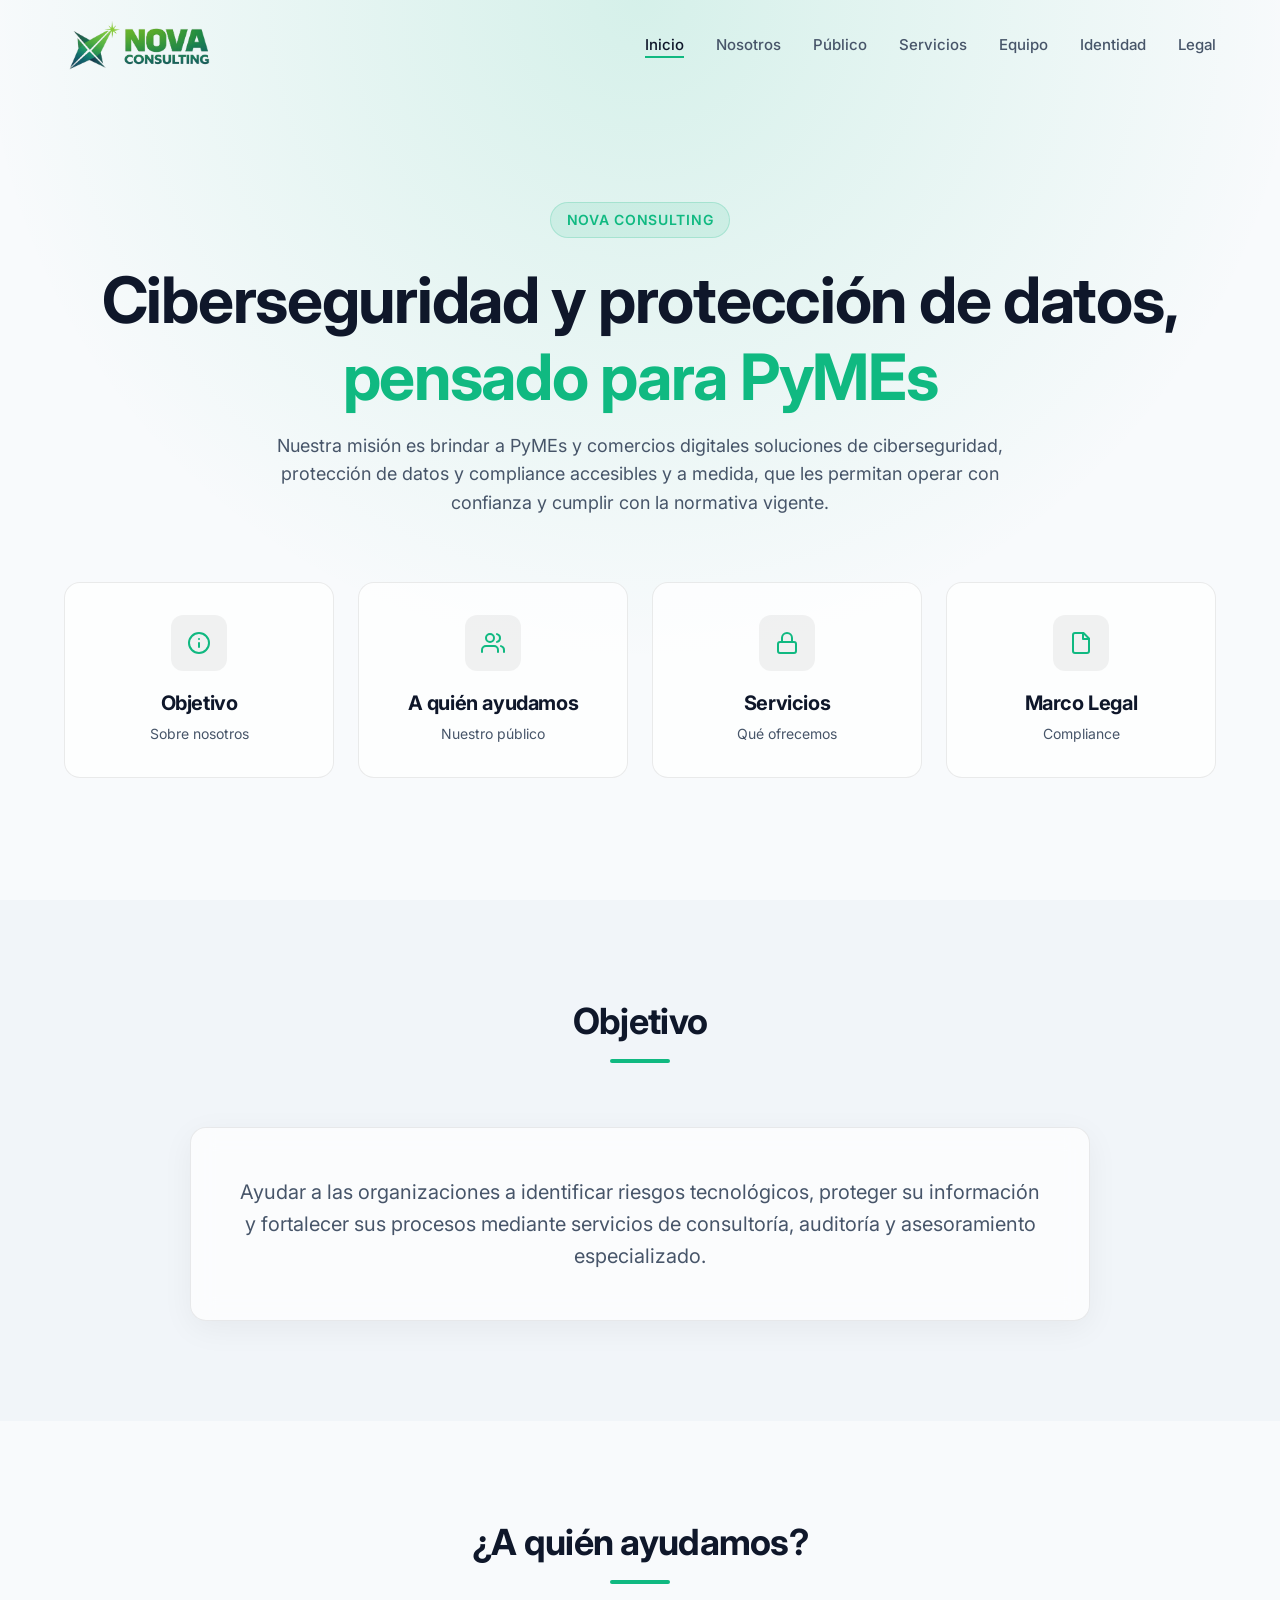
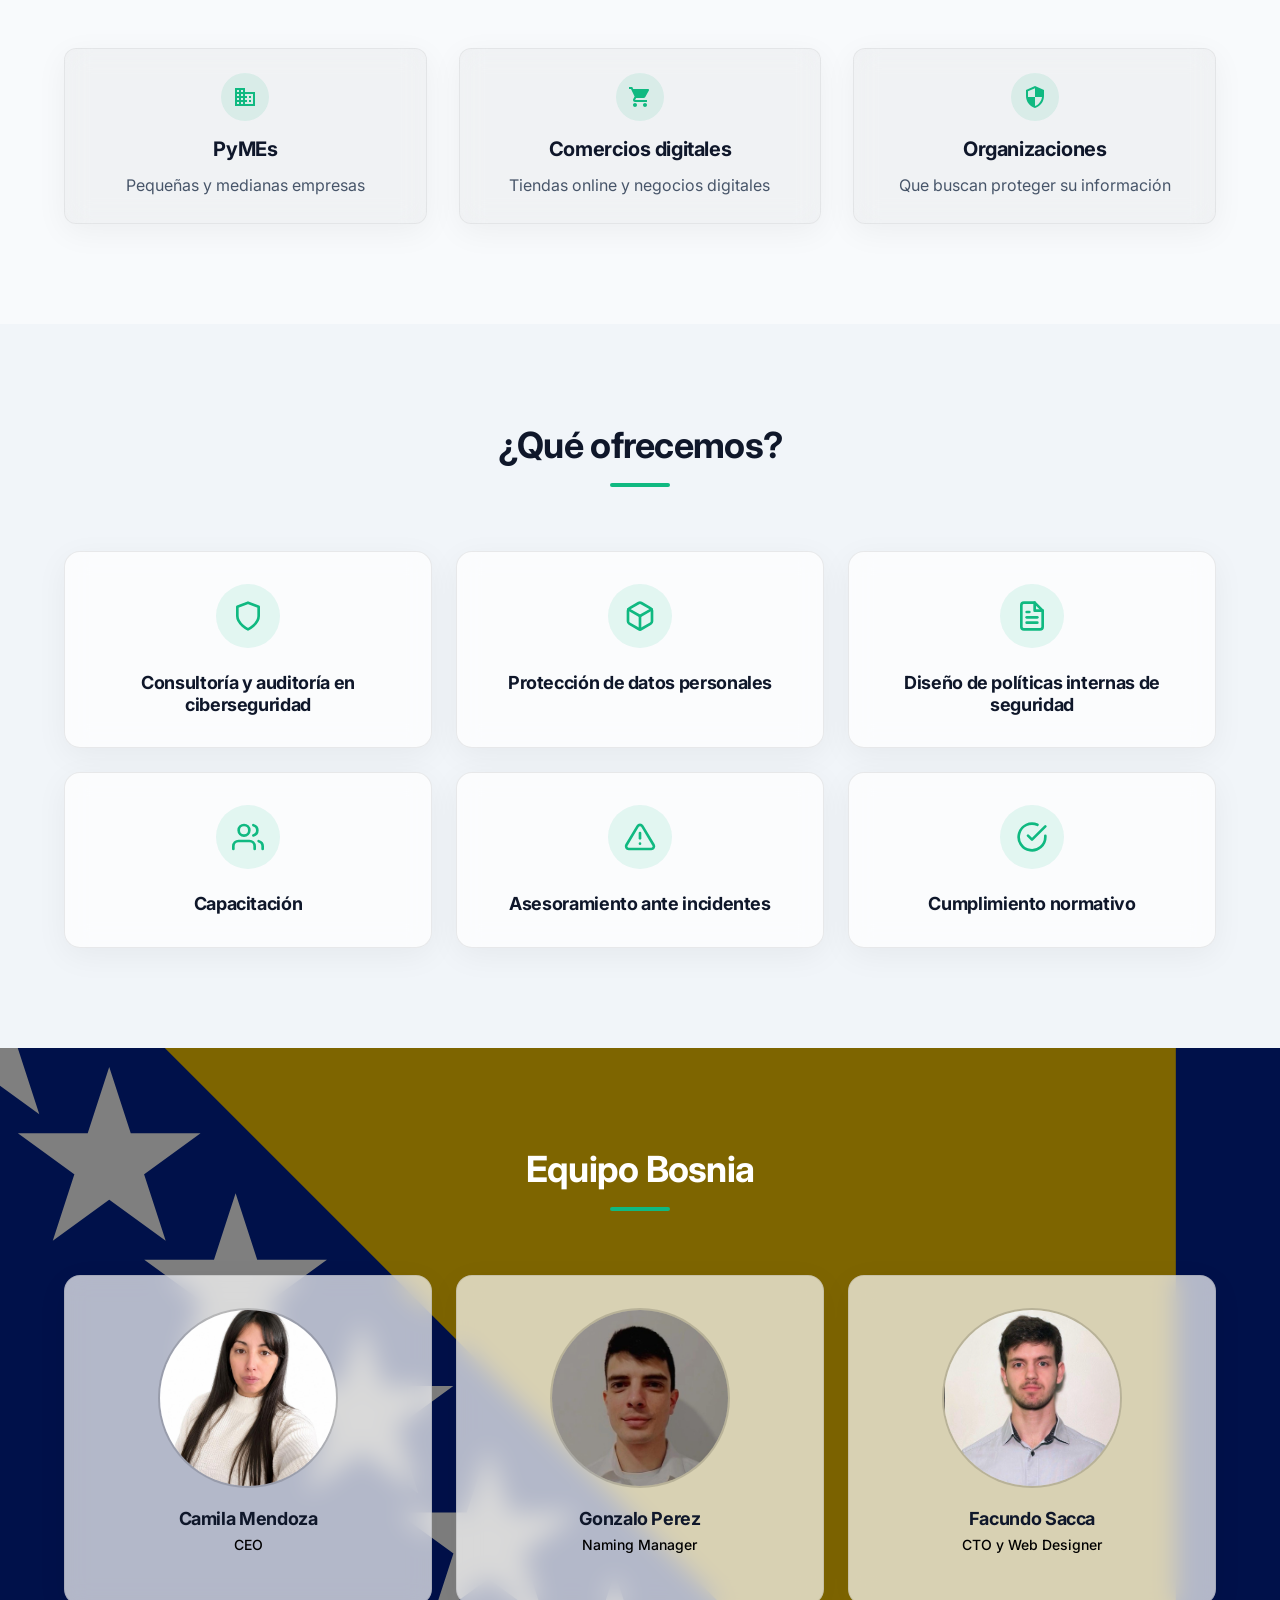
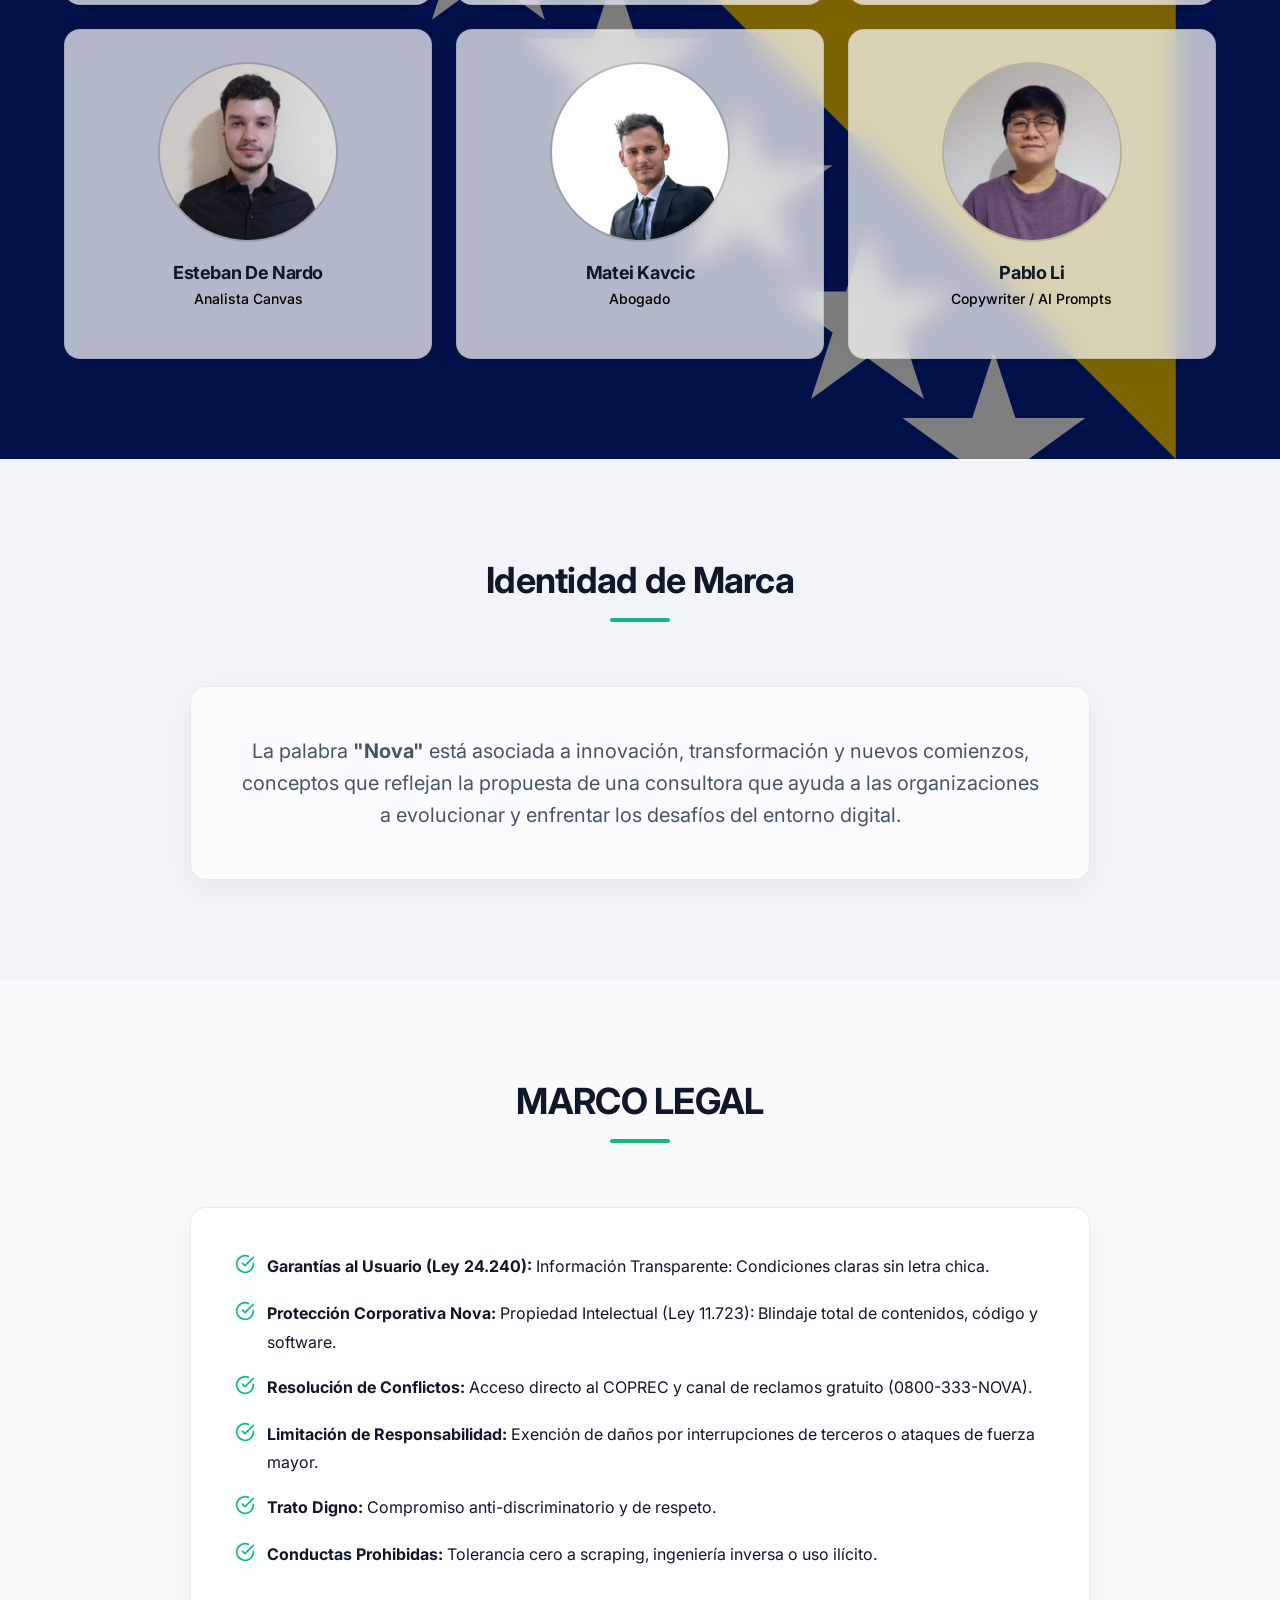
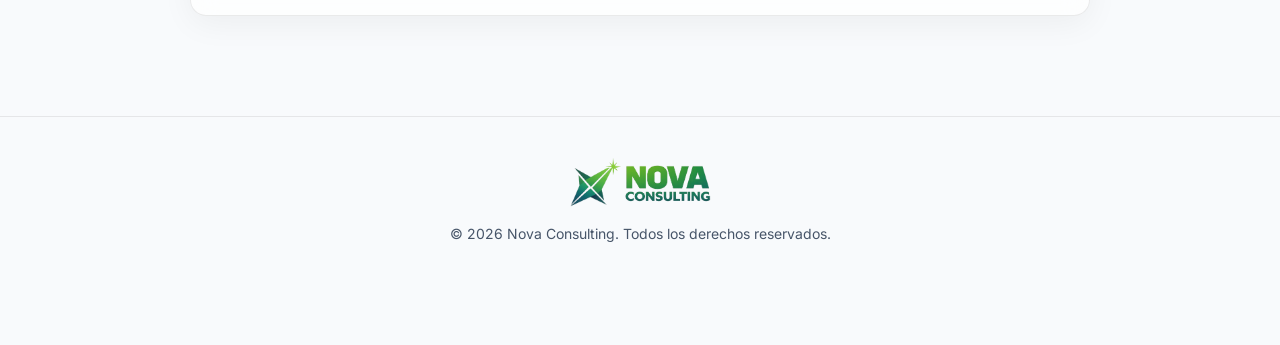
==== index.html @ 0c481310 "h" ====
<!DOCTYPE html>
<html lang="es">

<head>
    <meta charset="UTF-8">
    <meta name="viewport" content="width=device-width, initial-scale=1.0">
    <title>Nova Consulting</title>
    <meta name="description"
        content="Consultoría en ciberseguridad y protección de datos, pensado para PyMEs y comercios digitales.">
    <link rel="preconnect" href="https://fonts.googleapis.com">
    <link rel="preconnect" href="https://fonts.gstatic.com" crossorigin>
    <link href="https://fonts.googleapis.com/css2?family=Inter:wght@300;400;500;600;700;800&display=swap"
        rel="stylesheet">
    <link rel="icon" type="image/x-icon" href="nova.ico">
    <link rel="stylesheet" href="styles.css">
</head>

<body>
    <!-- Sticky Navbar -->
    <nav class="navbar" id="navbar">
        <div class="nav-container">
            <div class="brand">
                <img src="nova.png" alt="Nova Consulting" class="logo-icon">
            </div>
            <ul class="nav-links">
                <li><a href="#home">Inicio</a></li>
                <li><a href="#nosotros">Nosotros</a></li>
                <li><a href="#publico">Público</a></li>
                <li><a href="#servicios">Servicios</a></li>
                <li><a href="#equipo">Equipo</a></li>
                <li><a href="#identidad">Identidad</a></li>
                <li><a href="#legal">Legal</a></li>
            </ul>
            <div class="mobile-menu-btn" id="mobileMenuBtn">
                <span></span>
                <span></span>
                <span></span>
            </div>
        </div>
    </nav>

    <main>
        <!-- 1. Inicio (Home) -->
        <section id="home" class="hero-section">
            <div class="hero-background"></div>
            <div class="container hero-content">
                <div class="badge">Nova Consulting</div>
                <h1 class="hero-title" style="font-size: clamp(32px, 5vw, 64px);">Ciberseguridad y protección de
                    datos,<br><span class="highlight">pensado para PyMEs</span></h1>
                <p class="hero-description" style="max-width: 800px;">
                    Nuestra misión es brindar a PyMEs y comercios digitales soluciones de ciberseguridad, protección de
                    datos y compliance accesibles y a medida, que les permitan operar con confianza y cumplir con la
                    normativa vigente.
                </p>

                <div class="nav-grid">
                    <a href="#nosotros" class="nav-card">
                        <div class="card-icon">
                            <svg width="24" height="24" viewBox="0 0 24 24" fill="none" stroke="currentColor"
                                stroke-width="2" stroke-linecap="round" stroke-linejoin="round">
                                <circle cx="12" cy="12" r="10" />
                                <path d="M12 16v-4" />
                                <path d="M12 8h.01" />
                            </svg>
                        </div>
                        <h3>Objetivo</h3>
                        <p>Sobre nosotros</p>
                    </a>
                    <a href="#publico" class="nav-card">
                        <div class="card-icon">
                            <svg width="24" height="24" viewBox="0 0 24 24" fill="none" stroke="currentColor"
                                stroke-width="2" stroke-linecap="round" stroke-linejoin="round">
                                <path d="M17 21v-2a4 4 0 0 0-4-4H5a4 4 0 0 0-4 4v2" />
                                <circle cx="9" cy="7" r="4" />
                                <path d="M23 21v-2a4 4 0 0 0-3-3.87" />
                                <path d="M16 3.13a4 4 0 0 1 0 7.75" />
                            </svg>
                        </div>
                        <h3>A quién ayudamos</h3>
                        <p>Nuestro público</p>
                    </a>
                    <a href="#servicios" class="nav-card">
                        <div class="card-icon">
                            <svg width="24" height="24" viewBox="0 0 24 24" fill="none" stroke="currentColor"
                                stroke-width="2" stroke-linecap="round" stroke-linejoin="round">
                                <rect x="3" y="11" width="18" height="11" rx="2" ry="2"></rect>
                                <path d="M7 11V7a5 5 0 0110 0v4"></path>
                            </svg>
                        </div>
                        <h3>Servicios</h3>
                        <p>Qué ofrecemos</p>
                    </a>
                    <a href="#legal" class="nav-card">
                        <div class="card-icon">
                            <svg width="24" height="24" viewBox="0 0 24 24" fill="none" stroke="currentColor"
                                stroke-width="2" stroke-linecap="round" stroke-linejoin="round">
                                <path d="M14.5 2H6a2 2 0 0 0-2 2v16a2 2 0 0 0 2 2h12a2 2 0 0 0 2-2V7.5L14.5 2z" />
                                <polyline points="14 2 14 8 20 8" />
                            </svg>
                        </div>
                        <h3>Marco Legal</h3>
                        <p>Compliance</p>
                    </a>
                </div>
            </div>
        </section>

        <!-- 2. Sobre Nosotros -->
        <section id="nosotros" class="section bg-alt">
            <div class="container">
                <div class="section-header">
                    <h2 class="section-title">Objetivo</h2>
                    <div class="section-line"></div>
                </div>

                <div class="client-content">
                    <div class="client-info glass-panel" style="text-align: center; margin: 0 auto;">
                        <p class="lead-text" style="max-width: 800px; margin: 0 auto;">
                            Ayudar a las organizaciones a identificar riesgos tecnológicos, proteger su información y
                            fortalecer sus procesos mediante servicios de consultoría, auditoría y asesoramiento
                            especializado.
                        </p>
                    </div>
                </div>
            </div>
        </section>

        <!-- 3. Público Objetivo -->
        <section id="publico" class="section">
            <div class="container">
                <div class="section-header">
                    <h2 class="section-title">¿A quién ayudamos?</h2>
                    <div class="section-line"></div>
                </div>

                <div class="mission-vision-grid" style="justify-content: center;">
                    <div class="mv-card glass-panel" style="text-align: center;">
                        <div class="mv-icon" style="margin: 0 auto 16px;">
                            <svg width="24" height="24" viewBox="0 0 24 24" fill="currentColor">
                                <path
                                    d="M12 7V3H2v18h20V7H12zM6 19H4v-2h2v2zm0-4H4v-2h2v2zm0-4H4V9h2v2zm0-4H4V5h2v2zm4 12H8v-2h2v2zm0-4H8v-2h2v2zm0-4H8V9h2v2zm0-4H8V5h2v2zm10 12h-8v-2h2v-2h-2v-2h2v-2h-2V9h8v10zm-2-8h-2v2h2v-2zm0 4h-2v2h2v-2z" />
                            </svg>
                        </div>
                        <h4>PyMEs</h4>
                        <p>Pequeñas y medianas empresas</p>
                    </div>
                    <div class="mv-card glass-panel" style="text-align: center;">
                        <div class="mv-icon" style="margin: 0 auto 16px;">
                            <svg width="24" height="24" viewBox="0 0 24 24" fill="currentColor">
                                <path
                                    d="M7 18c-1.1 0-1.99.9-1.99 2S5.9 22 7 22s2-.9 2-2-.9-2-2-2zM1 2v2h2l3.6 7.59-1.35 2.45c-.16.28-.25.61-.25.96 0 1.1.9 2 2 2h12v-2H7.42c-.14 0-.25-.11-.25-.25l.03-.12.9-1.63h7.45c.75 0 1.41-.41 1.75-1.03l3.58-6.49c.08-.14.12-.31.12-.48 0-.55-.45-1-1-1H5.21l-.94-2H1zm16 16c-1.1 0-1.99.9-1.99 2s.89 2 1.99 2 2-.9 2-2-.9-2-2-2z" />
                            </svg>
                        </div>
                        <h4>Comercios digitales</h4>
                        <p>Tiendas online y negocios digitales</p>
                    </div>
                    <div class="mv-card glass-panel" style="text-align: center;">
                        <div class="mv-icon" style="margin: 0 auto 16px;">
                            <svg width="24" height="24" viewBox="0 0 24 24" fill="currentColor">
                                <path
                                    d="M12 1L3 5v6c0 5.55 3.84 10.74 9 12 5.16-1.26 9-6.45 9-12V5l-9-4zm0 10.99h7c-.53 4.12-3.28 7.79-7 8.94V12H5V6.3l7-3.11v8.8z" />
                            </svg>
                        </div>
                        <h4>Organizaciones</h4>
                        <p>Que buscan proteger su información</p>
                    </div>
                </div>
            </div>
        </section>

        <!-- 4. Servicios -->
        <section id="servicios" class="section bg-alt">
            <div class="container">
                <div class="section-header">
                    <h2 class="section-title">¿Qué ofrecemos?</h2>
                    <div class="section-line"></div>
                </div>

                <div style="display: flex; flex-wrap: wrap; justify-content: center; gap: 24px;">
                    <div class="team-card glass-panel"
                        style="flex: 0 1 calc(33.333% - 16px); min-width: 250px; padding: 32px 24px; box-sizing: border-box;">
                        <div class="mv-icon" style="margin-bottom: 24px; width: 64px; height: 64px;">
                            <svg width="32" height="32" viewBox="0 0 24 24" fill="none" stroke="currentColor"
                                stroke-width="2" stroke-linecap="round" stroke-linejoin="round">
                                <path d="M12 22s8-4 8-10V5l-8-3-8 3v7c0 6 8 10 8 10z" />
                            </svg>
                        </div>
                        <h4 style="font-size: 18px;">Consultoría y auditoría en ciberseguridad</h4>
                    </div>
                    <div class="team-card glass-panel"
                        style="flex: 0 1 calc(33.333% - 16px); min-width: 250px; padding: 32px 24px; box-sizing: border-box;">
                        <div class="mv-icon" style="margin-bottom: 24px; width: 64px; height: 64px;">
                            <svg width="32" height="32" viewBox="0 0 24 24" fill="none" stroke="currentColor"
                                stroke-width="2" stroke-linecap="round" stroke-linejoin="round">
                                <path
                                    d="M21 16V8a2 2 0 0 0-1-1.73l-7-4a2 2 0 0 0-2 0l-7 4A2 2 0 0 0 3 8v8a2 2 0 0 0 1 1.73l7 4a2 2 0 0 0 2 0l7-4A2 2 0 0 0 21 16z">
                                </path>
                                <polyline points="3.27 6.96 12 12.01 20.73 6.96"></polyline>
                                <line x1="12" y1="22.08" x2="12" y2="12"></line>
                            </svg>
                        </div>
                        <h4 style="font-size: 18px;">Protección de datos personales</h4>
                    </div>
                    <div class="team-card glass-panel"
                        style="flex: 0 1 calc(33.333% - 16px); min-width: 250px; padding: 32px 24px; box-sizing: border-box;">
                        <div class="mv-icon" style="margin-bottom: 24px; width: 64px; height: 64px;">
                            <svg width="32" height="32" viewBox="0 0 24 24" fill="none" stroke="currentColor"
                                stroke-width="2" stroke-linecap="round" stroke-linejoin="round">
                                <path d="M14 2H6a2 2 0 0 0-2 2v16a2 2 0 0 0 2 2h12a2 2 0 0 0 2-2V8z"></path>
                                <polyline points="14 2 14 8 20 8"></polyline>
                                <line x1="16" y1="13" x2="8" y2="13"></line>
                                <line x1="16" y1="17" x2="8" y2="17"></line>
                                <polyline points="10 9 9 9 8 9"></polyline>
                            </svg>
                        </div>
                        <h4 style="font-size: 18px;">Diseño de políticas internas de seguridad</h4>
                    </div>
                    <div class="team-card glass-panel"
                        style="flex: 0 1 calc(33.333% - 16px); min-width: 250px; padding: 32px 24px; box-sizing: border-box;">
                        <div class="mv-icon" style="margin-bottom: 24px; width: 64px; height: 64px;">
                            <svg width="32" height="32" viewBox="0 0 24 24" fill="none" stroke="currentColor"
                                stroke-width="2" stroke-linecap="round" stroke-linejoin="round">
                                <path d="M17 21v-2a4 4 0 0 0-4-4H5a4 4 0 0 0-4 4v2"></path>
                                <circle cx="9" cy="7" r="4"></circle>
                                <path d="M23 21v-2a4 4 0 0 0-3-3.87"></path>
                                <path d="M16 3.13a4 4 0 0 1 0 7.75"></path>
                            </svg>
                        </div>
                        <h4 style="font-size: 18px;">Capacitación</h4>
                    </div>
                    <div class="team-card glass-panel"
                        style="flex: 0 1 calc(33.333% - 16px); min-width: 250px; padding: 32px 24px; box-sizing: border-box;">
                        <div class="mv-icon" style="margin-bottom: 24px; width: 64px; height: 64px;">
                            <svg width="32" height="32" viewBox="0 0 24 24" fill="none" stroke="currentColor"
                                stroke-width="2" stroke-linecap="round" stroke-linejoin="round">
                                <path
                                    d="M10.29 3.86L1.82 18a2 2 0 0 0 1.71 3h16.94a2 2 0 0 0 1.71-3L13.71 3.86a2 2 0 0 0-3.42 0z">
                                </path>
                                <line x1="12" y1="9" x2="12" y2="13"></line>
                                <line x1="12" y1="17" x2="12.01" y2="17"></line>
                            </svg>
                        </div>
                        <h4 style="font-size: 18px;">Asesoramiento ante incidentes</h4>
                    </div>
                    <div class="team-card glass-panel"
                        style="flex: 0 1 calc(33.333% - 16px); min-width: 250px; padding: 32px 24px; box-sizing: border-box;">
                        <div class="mv-icon" style="margin-bottom: 24px; width: 64px; height: 64px;">
                            <svg width="32" height="32" viewBox="0 0 24 24" fill="none" stroke="currentColor"
                                stroke-width="2" stroke-linecap="round" stroke-linejoin="round">
                                <path d="M22 11.08V12a10 10 0 1 1-5.93-9.14"></path>
                                <polyline points="22 4 12 14.01 9 11.01"></polyline>
                            </svg>
                        </div>
                        <h4 style="font-size: 18px;">Cumplimiento normativo</h4>
                    </div>
                </div>
            </div>
        </section>

        <!-- 5. Equipo -->
        <section id="equipo" class="section">
            <div class="container">
                <div class="section-header">
                    <h2 class="section-title">Equipo Bosnia</h2>
                    <div class="section-line"></div>
                </div>

                <div style="display: flex; flex-wrap: wrap; justify-content: center; gap: 24px;">
                    <div class="team-card glass-panel"
                        style="flex: 0 1 calc(33.333% - 16px); min-width: 250px; box-sizing: border-box;">
                        <div class="team-avatar">
                            <img src="camila.jpeg" alt="Camila Mendoza"
                                onerror="this.src='data:image/svg+xml;utf8,<svg xmlns=\'http://www.w3.org/2000/svg\' width=\'120\' height=\'120\' viewBox=\'0 0 24 24\' fill=\'none\' stroke=\'%2310B981\' stroke-width=\'1\' stroke-linecap=\'round\' stroke-linejoin=\'round\'><circle cx=\'12\' cy=\'8\' r=\'5\'/><path d=\'M20 21a8 8 0 1 0-16 0\'/></svg>'">
                        </div>
                        <h3>Camila Mendoza</h3>
                        <p class="role">CEO</p>
                    </div>
                    <div class="team-card glass-panel"
                        style="flex: 0 1 calc(33.333% - 16px); min-width: 250px; box-sizing: border-box;">
                        <div class="team-avatar">
                            <img src="gonzalo.jpeg" alt="Gonzalo Perez"
                                onerror="this.src='data:image/svg+xml;utf8,<svg xmlns=\'http://www.w3.org/2000/svg\' width=\'120\' height=\'120\' viewBox=\'0 0 24 24\' fill=\'none\' stroke=\'%2310B981\' stroke-width=\'1\' stroke-linecap=\'round\' stroke-linejoin=\'round\'><circle cx=\'12\' cy=\'8\' r=\'5\'/><path d=\'M20 21a8 8 0 1 0-16 0\'/></svg>'">
                        </div>
                        <h3>Gonzalo Perez</h3>
                        <p class="role">Naming Manager</p>
                    </div>
                    <div class="team-card glass-panel"
                        style="flex: 0 1 calc(33.333% - 16px); min-width: 250px; box-sizing: border-box;">
                        <div class="team-avatar">
                            <img src="facundo.png" alt="Facundo Sacca"
                                onerror="this.src='data:image/svg+xml;utf8,<svg xmlns=\'http://www.w3.org/2000/svg\' width=\'120\' height=\'120\' viewBox=\'0 0 24 24\' fill=\'none\' stroke=\'%2310B981\' stroke-width=\'1\' stroke-linecap=\'round\' stroke-linejoin=\'round\'><circle cx=\'12\' cy=\'8\' r=\'5\'/><path d=\'M20 21a8 8 0 1 0-16 0\'/></svg>'">
                        </div>
                        <h3>Facundo Sacca</h3>
                        <p class="role">CTO y Web Designer</p>
                    </div>
                    <div class="team-card glass-panel"
                        style="flex: 0 1 calc(33.333% - 16px); min-width: 250px; box-sizing: border-box;">
                        <div class="team-avatar">
                            <img src="esteban.jpeg" alt="Esteban De Nardo"
                                onerror="this.src='data:image/svg+xml;utf8,<svg xmlns=\'http://www.w3.org/2000/svg\' width=\'120\' height=\'120\' viewBox=\'0 0 24 24\' fill=\'none\' stroke=\'%2310B981\' stroke-width=\'1\' stroke-linecap=\'round\' stroke-linejoin=\'round\'><circle cx=\'12\' cy=\'8\' r=\'5\'/><path d=\'M20 21a8 8 0 1 0-16 0\'/></svg>'">
                        </div>
                        <h3>Esteban De Nardo</h3>
                        <p class="role">Analista Canvas</p>
                    </div>
                    <div class="team-card glass-panel"
                        style="flex: 0 1 calc(33.333% - 16px); min-width: 250px; box-sizing: border-box;">
                        <div class="team-avatar">
                            <img src="matei.jpeg" alt="Matei Kavcic"
                                onerror="this.src='data:image/svg+xml;utf8,<svg xmlns=\'http://www.w3.org/2000/svg\' width=\'120\' height=\'120\' viewBox=\'0 0 24 24\' fill=\'none\' stroke=\'%2310B981\' stroke-width=\'1\' stroke-linecap=\'round\' stroke-linejoin=\'round\'><circle cx=\'12\' cy=\'8\' r=\'5\'/><path d=\'M20 21a8 8 0 1 0-16 0\'/></svg>'">
                        </div>
                        <h3>Matei Kavcic</h3>
                        <p class="role">Abogado</p>
                    </div>
                    <div class="team-card glass-panel"
                        style="flex: 0 1 calc(33.333% - 16px); min-width: 250px; box-sizing: border-box;">
                        <div class="team-avatar">
                            <img src="pablo.jpeg" alt="Pablo Li"
                                onerror="this.src='data:image/svg+xml;utf8,<svg xmlns=\'http://www.w3.org/2000/svg\' width=\'120\' height=\'120\' viewBox=\'0 0 24 24\' fill=\'none\' stroke=\'%2310B981\' stroke-width=\'1\' stroke-linecap=\'round\' stroke-linejoin=\'round\'><circle cx=\'12\' cy=\'8\' r=\'5\'/><path d=\'M20 21a8 8 0 1 0-16 0\'/></svg>'">
                        </div>
                        <h3>Pablo Li</h3>
                        <p class="role">Copywriter / AI Prompts</p>
                    </div>
                </div>
            </div>
        </section>

        <!-- 6. Identidad -->
        <section id="identidad" class="section bg-alt">
            <div class="container">
                <div class="section-header">
                    <h2 class="section-title">Identidad de Marca</h2>
                    <div class="section-line"></div>
                </div>

                <div class="client-content">
                    <div class="client-info glass-panel" style="text-align: center; margin: 0 auto;">
                        <p class="lead-text" style="max-width: 800px; margin: 0 auto;">
                            La palabra <strong>"Nova"</strong> está asociada a innovación, transformación y nuevos
                            comienzos, conceptos que reflejan la propuesta de una consultora que ayuda a las
                            organizaciones a evolucionar y enfrentar los desafíos del entorno digital.
                        </p>
                    </div>
                </div>
            </div>
        </section>

        <!-- 7. Legal y Compliance -->
        <section id="legal" class="section">
            <div class="container">
                <div class="section-header">
                    <h2 class="section-title">MARCO LEGAL</h2>
                    <div class="section-line"></div>
                </div>

                <div class="deliverables-container glass-panel" style="max-width: 900px; margin: 0 auto;">
                    <ul style="list-style-type: none; padding: 20px; font-size: 16px; line-height: 1.8;">
                        <li style="margin-bottom: 16px; display: flex; align-items: flex-start;">
                            <div style="color: var(--primary-color); margin-right: 12px; margin-top: 2px;">
                                <svg width="20" height="20" viewBox="0 0 24 24" fill="none" stroke="currentColor"
                                    stroke-width="2" stroke-linecap="round" stroke-linejoin="round">
                                    <path d="M22 11.08V12a10 10 0 1 1-5.93-9.14"></path>
                                    <polyline points="22 4 12 14.01 9 11.01"></polyline>
                                </svg>
                            </div>
                            <div><strong>Garantías al Usuario (Ley 24.240):</strong> Información Transparente:
                                Condiciones claras sin letra chica.</div>
                        </li>
                        <li style="margin-bottom: 16px; display: flex; align-items: flex-start;">
                            <div style="color: var(--primary-color); margin-right: 12px; margin-top: 2px;">
                                <svg width="20" height="20" viewBox="0 0 24 24" fill="none" stroke="currentColor"
                                    stroke-width="2" stroke-linecap="round" stroke-linejoin="round">
                                    <path d="M22 11.08V12a10 10 0 1 1-5.93-9.14"></path>
                                    <polyline points="22 4 12 14.01 9 11.01"></polyline>
                                </svg>
                            </div>
                            <div><strong>Protección Corporativa Nova:</strong> Propiedad Intelectual (Ley 11.723):
                                Blindaje total de contenidos, código y software.</div>
                        </li>
                        <li style="margin-bottom: 16px; display: flex; align-items: flex-start;">
                            <div style="color: var(--primary-color); margin-right: 12px; margin-top: 2px;">
                                <svg width="20" height="20" viewBox="0 0 24 24" fill="none" stroke="currentColor"
                                    stroke-width="2" stroke-linecap="round" stroke-linejoin="round">
                                    <path d="M22 11.08V12a10 10 0 1 1-5.93-9.14"></path>
                                    <polyline points="22 4 12 14.01 9 11.01"></polyline>
                                </svg>
                            </div>
                            <div><strong>Resolución de Conflictos:</strong> Acceso directo al COPREC y canal de reclamos
                                gratuito (0800-333-NOVA).</div>
                        </li>
                        <li style="margin-bottom: 16px; display: flex; align-items: flex-start;">
                            <div style="color: var(--primary-color); margin-right: 12px; margin-top: 2px;">
                                <svg width="20" height="20" viewBox="0 0 24 24" fill="none" stroke="currentColor"
                                    stroke-width="2" stroke-linecap="round" stroke-linejoin="round">
                                    <path d="M22 11.08V12a10 10 0 1 1-5.93-9.14"></path>
                                    <polyline points="22 4 12 14.01 9 11.01"></polyline>
                                </svg>
                            </div>
                            <div><strong>Limitación de Responsabilidad:</strong> Exención de daños por interrupciones de
                                terceros o ataques de fuerza mayor.</div>
                        </li>
                        <li style="margin-bottom: 16px; display: flex; align-items: flex-start;">
                            <div style="color: var(--primary-color); margin-right: 12px; margin-top: 2px;">
                                <svg width="20" height="20" viewBox="0 0 24 24" fill="none" stroke="currentColor"
                                    stroke-width="2" stroke-linecap="round" stroke-linejoin="round">
                                    <path d="M22 11.08V12a10 10 0 1 1-5.93-9.14"></path>
                                    <polyline points="22 4 12 14.01 9 11.01"></polyline>
                                </svg>
                            </div>
                            <div><strong>Trato Digno:</strong> Compromiso anti-discriminatorio y de respeto.</div>
                        </li>
                        <li style="display: flex; align-items: flex-start;">
                            <div style="color: var(--primary-color); margin-right: 12px; margin-top: 2px;">
                                <svg width="20" height="20" viewBox="0 0 24 24" fill="none" stroke="currentColor"
                                    stroke-width="2" stroke-linecap="round" stroke-linejoin="round">
                                    <path d="M22 11.08V12a10 10 0 1 1-5.93-9.14"></path>
                                    <polyline points="22 4 12 14.01 9 11.01"></polyline>
                                </svg>
                            </div>
                            <div><strong>Conductas Prohibidas:</strong> Tolerancia cero a scraping, ingeniería inversa o
                                uso ilícito.</div>
                        </li>
                    </ul>
                </div>
            </div>
        </section>
    </main>

    <footer>
        <div class="container footer-content">
            <div class="footer-brand">
                <img src="nova.png" alt="Nova Consulting" class="logo-icon small">
            </div>
            <p>&copy; 2026 Nova Consulting. Todos los derechos reservados.</p>
        </div>
    </footer>

    <script src="script.js"></script>
</body>

</html>
---- styles.css ----
:root {
    --primary-color: #10B981;
    /* Verde esmeralda profesional */
    --primary-hover: #059669;
    --primary-glow: rgba(16, 185, 129, 0.3);

    --bg-light: #f8fafc;
    /* Fondo principal oscuro */
    --bg-light-alt: #f1f5f9;
    /* Fondo secundario más oscuro */

    --text-main: #0f172a;
    /* Blanco hueso para texto principal */
    --text-muted: #475569;
    /* Gris claro para subtítulos y descripciones */

    --glass-bg: rgba(255, 255, 255, 0.7);
    --glass-border: rgba(0, 0, 0, 0.08);
    --glass-shadow: 0 8px 32px 0 rgba(0, 0, 0, 0.05);

    --transition-fast: 0.2s ease;
    --transition-normal: 0.3s cubic-bezier(0.4, 0, 0.2, 1);
    --transition-slow: 0.5s cubic-bezier(0.4, 0, 0.2, 1);
}

* {
    margin: 0;
    padding: 0;
    box-sizing: border-box;
    scroll-behavior: smooth;
}

body {
    font-family: 'Inter', -apple-system, BlinkMacSystemFont, 'Segoe UI', Roboto, Helvetica, Arial, sans-serif;
    background-color: var(--bg-light);
    color: var(--text-main);
    line-height: 1.6;
    overflow-x: hidden;
}

/* Typography */
h1,
h2,
h3,
h4,
h5,
h6 {
    font-weight: 700;
    line-height: 1.2;
    letter-spacing: -0.02em;
}

.highlight {
    color: var(--primary-color);
}

.container {
    max-width: 1200px;
    width: 100%;
    margin: 0 auto;
    padding: 0 24px;
}

/* Glassmorphism utility */
.glass-panel {
    background: var(--glass-bg);
    backdrop-filter: blur(12px);
    -webkit-backdrop-filter: blur(12px);
    border: 1px solid var(--glass-border);
    box-shadow: var(--glass-shadow);
    border-radius: 16px;
}

/* Navigation */
.navbar {
    position: fixed;
    top: 0;
    left: 0;
    width: 100%;
    z-index: 1000;
    padding: 20px 0;
    transition: var(--transition-normal);
}

.navbar.scrolled {
    padding: 12px 0;
    background: rgba(255, 255, 255, 0.9);
    backdrop-filter: blur(16px);
    -webkit-backdrop-filter: blur(16px);
    border-bottom: 1px solid var(--glass-border);
    box-shadow: 0 4px 30px rgba(0, 0, 0, 0.1);
}

.nav-container {
    max-width: 1200px;
    margin: 0 auto;
    padding: 0 24px;
    display: flex;
    justify-content: space-between;
    align-items: center;
}

.brand {
    display: flex;
    align-items: center;
    gap: 12px;
}

.logo-icon {
    width: 150px;
    height: 50px;
    border-radius: 8px;
    display: flex;
    align-items: center;
    justify-content: center;
    font-weight: 800;
    font-size: 16px;
    object-fit: contain;
}

.logo-icon.small {
    width: 150px;
    height: 50px;
}

.brand-text {
    font-weight: 700;
    font-size: 20px;
    letter-spacing: -0.02em;
}

.nav-links {
    display: flex;
    gap: 32px;
    list-style: none;
}

.nav-links a {
    color: var(--text-muted);
    text-decoration: none;
    font-weight: 500;
    font-size: 15px;
    transition: var(--transition-fast);
    position: relative;
}

.nav-links a:hover,
.nav-links a.active {
    color: var(--text-main);
}

.nav-links a::after {
    content: '';
    position: absolute;
    bottom: -4px;
    left: 0;
    width: 0;
    height: 2px;
    background-color: var(--primary-color);
    transition: var(--transition-normal);
}

.nav-links a:hover::after,
.nav-links a.active::after {
    width: 100%;
}

.mobile-menu-btn {
    display: none;
    cursor: pointer;
    flex-direction: column;
    gap: 6px;
}

.mobile-menu-btn span {
    display: block;
    width: 24px;
    height: 2px;
    background-color: var(--text-main);
    transition: var(--transition-normal);
}

/* Sections */
.section {
    padding: 100px 0;
    position: relative;
}

.bg-alt {
    background-color: var(--bg-light-alt);
}

.section-header {
    text-align: center;
    margin-bottom: 64px;
}

.section-title {
    font-size: 36px;
    margin-bottom: 16px;
}

.section-line {
    width: 60px;
    height: 4px;
    background: var(--primary-color);
    margin: 0 auto 24px;
    border-radius: 2px;
}

.section-subtitle {
    color: var(--text-muted);
    font-size: 18px;
    max-width: 600px;
    margin: 0 auto;
}

/* 1. Hero / Inicio */
.hero-section {
    min-height: 100vh;
    display: flex;
    align-items: center;
    padding-top: 80px;
    position: relative;
    overflow: hidden;
}

.hero-background {
    position: absolute;
    top: 0;
    left: 0;
    width: 100%;
    height: 100%;
    background: radial-gradient(circle at 50% 0%, rgba(16, 185, 129, 0.15) 0%, rgba(255, 255, 255, 0) 60%);
    z-index: -1;
}

.hero-content {
    text-align: center;
    animation: fadeInUp 1s ease-out;
}

.badge {
    display: inline-block;
    padding: 6px 16px;
    background: rgba(16, 185, 129, 0.1);
    color: var(--primary-color);
    border: 1px solid rgba(16, 185, 129, 0.2);
    border-radius: 30px;
    font-size: 14px;
    font-weight: 600;
    margin-bottom: 24px;
    text-transform: uppercase;
    letter-spacing: 0.05em;
}

.hero-title {
    font-size: clamp(40px, 6vw, 72px);
    margin-bottom: 16px;
}

.hero-subtitle {
    font-size: 24px;
    color: var(--text-muted);
    margin-bottom: 32px;
}

.hero-description {
    max-width: 700px;
    margin: 0 auto 64px;
    color: var(--text-muted);
    font-size: 18px;
}

.nav-grid {
    display: grid;
    grid-template-columns: repeat(auto-fit, minmax(220px, 1fr));
    gap: 24px;
    max-width: 1200px;
    margin: 0 auto;
}

.nav-card {
    background: var(--glass-bg);
    border: 1px solid var(--glass-border);
    border-radius: 16px;
    padding: 32px 24px;
    text-decoration: none;
    color: var(--text-main);
    transition: var(--transition-normal);
    position: relative;
    overflow: hidden;
    display: flex;
    flex-direction: column;
    align-items: center;
    text-align: center;
}

.nav-card::before {
    content: '';
    position: absolute;
    top: 0;
    left: 0;
    width: 100%;
    height: 100%;
    background: linear-gradient(180deg, rgba(0, 0, 0, 0.05) 0%, rgba(255, 255, 255, 0) 100%);
    opacity: 0;
    transition: var(--transition-normal);
}

.nav-card:hover {
    transform: translateY(-8px);
    box-shadow: 0 20px 40px rgba(0, 0, 0, 0.4);
    border-color: rgba(16, 185, 129, 0.3);
}

.nav-card:hover::before {
    opacity: 1;
}

.card-icon {
    width: 56px;
    height: 56px;
    background: rgba(0, 0, 0, 0.05);
    border-radius: 12px;
    display: flex;
    align-items: center;
    justify-content: center;
    margin-bottom: 20px;
    color: var(--primary-color);
    transition: var(--transition-normal);
}

.nav-card:hover .card-icon {
    background: var(--primary-color);
    color: white;
    transform: scale(1.1);
}

.nav-card h3 {
    font-size: 20px;
    margin-bottom: 8px;
}

.nav-card p {
    color: var(--text-muted);
    font-size: 14px;
}

.highlight-card {
    border-color: rgba(16, 185, 129, 0.4);
    background: linear-gradient(to bottom, rgba(255, 255, 255, 0.7), rgba(16, 185, 129, 0.05));
}

/* 2. Sobre el Cliente */
#cliente {
    background-image: url('fullbasics-bg.jpeg');
    background-size: cover;
    background-position: center;
    position: relative;
}

#cliente::before {
    content: '';
    position: absolute;
    inset: 0;
    background: rgba(0, 0, 0, 0.2);
    /* var(--bg-light) with opacity */
    z-index: 0;
}

#cliente .section-title {
    color: white;
}

#cliente .container {
    position: relative;
    z-index: 1;
}

.client-logo {
    height: 130px;
    width: auto;
    border-radius: 8px;
    margin-bottom: 24px;
    object-fit: contain;
}

.client-info {
    padding: 48px;
    max-width: 900px;
    margin: 0 auto;
}

#cliente .client-info {
    background-color: #ffffff;
}

.glass-title {
    font-size: 32px;
    margin-bottom: 16px;
    color: var(--text-main);
}

.lead-text {
    font-size: 20px;
    color: var(--text-muted);
    margin-bottom: 48px;
}

.mission-vision-grid {
    display: grid;
    grid-template-columns: repeat(auto-fit, minmax(200px, 1fr));
    gap: 32px;
}

.mv-card {
    padding: 24px;
    background: rgba(0, 0, 0, 0.03);
    border-radius: 12px;
    border: 1px solid rgba(0, 0, 0, 0.05);
}

.mv-icon {
    width: 48px;
    height: 48px;
    background: rgba(16, 185, 129, 0.1);
    color: var(--primary-color);
    border-radius: 50%;
    display: flex;
    align-items: center;
    justify-content: center;
    margin-bottom: 16px;
}

.mv-card h4 {
    font-size: 20px;
    margin-bottom: 12px;
}

.mv-card p {
    color: var(--text-muted);
}

/* 3. Solución */
.solution-grid {
    display: grid;
    grid-template-columns: 1fr 1fr;
    gap: 32px;
}

.solution-card {
    padding: 48px;
}

.main-goal {
    display: flex;
    flex-direction: column;
    justify-content: center;
}

.solution-icon {
    width: 64px;
    height: 64px;
    background: var(--primary-color);
    color: white;
    border-radius: 16px;
    display: flex;
    align-items: center;
    justify-content: center;
    margin-bottom: 24px;
    box-shadow: 0 10px 25px var(--primary-glow);
}

.main-goal h3 {
    font-size: 28px;
    margin-bottom: 16px;
}

.main-goal p {
    font-size: 18px;
    color: var(--text-muted);
}

.scenario {
    position: relative;
    background: linear-gradient(135deg, rgba(255, 255, 255, 0.8), rgba(241, 245, 249, 0.9));
}

.scenario-badge {
    position: absolute;
    top: 24px;
    right: 24px;
    background: var(--primary-color);
    color: white;
    padding: 4px 12px;
    border-radius: 20px;
    font-size: 12px;
    font-weight: 700;
    text-transform: uppercase;
}

.scenario h3 {
    font-size: 24px;
    margin-bottom: 32px;
    margin-top: 16px;
    color: var(--primary-color);
}

.scenario-visual {
    display: flex;
    flex-direction: column;
    gap: 16px;
}

.step {
    display: flex;
    align-items: center;
    gap: 16px;
    background: rgba(0, 0, 0, 0.03);
    padding: 16px;
    border-radius: 12px;
    border: 1px solid rgba(0, 0, 0, 0.05);
}

.step-circle {
    width: 32px;
    height: 32px;
    background: rgba(16, 185, 129, 0.2);
    color: var(--primary-color);
    border-radius: 50%;
    display: flex;
    align-items: center;
    justify-content: center;
    font-weight: 700;
    border: 1px solid rgba(16, 185, 129, 0.4);
}

.step span {
    font-weight: 500;
    font-size: 16px;
}

.step-connector {
    width: 2px;
    height: 24px;
    background: rgba(0, 0, 0, 0.1);
    margin-left: 32px;
}

/* Market Analysis Infographic */
.market-analysis {
    padding: 32px 24px;
    margin-bottom: 48px;
    background: rgba(0, 0, 0, 0.02);
}

.ma-header {
    text-align: center;
    margin-bottom: 56px;
}

.ma-title {
    font-size: 28px;
    font-weight: 800;
    text-transform: uppercase;
    letter-spacing: 1px;
    color: var(--text-main);
}

.ma-body {
    display: flex;
    gap: 32px;
    flex-wrap: wrap;
}

.ma-left {
    flex: 2;
    background: rgba(0, 0, 0, 0.03);
    border-radius: 16px;
    padding: 32px;
    position: relative;
    border: 1px solid rgba(0, 0, 0, 0.05);
}

.ma-right {
    flex: 1;
    background: rgba(0, 0, 0, 0.03);
    border-radius: 16px;
    padding: 32px;
    position: relative;
    border: 1px solid rgba(0, 0, 0, 0.05);
    display: flex;
    flex-direction: column;
    justify-content: center;
}

.ma-badge {
    position: absolute;
    top: -20px;
    left: 50%;
    transform: translateX(-50%);
    background: var(--primary-color);
    color: white;
    padding: 8px 24px;
    border-radius: 30px;
    font-weight: 800;
    font-size: 18px;
    box-shadow: 0 4px 15px rgba(16, 185, 129, 0.3);
    white-space: nowrap;
}

.ma-steps {
    display: grid;
    grid-template-columns: repeat(auto-fit, minmax(130px, 1fr));
    gap: 24px;
    margin-top: 16px;
}

.ma-step {
    text-align: center;
}

.ma-icon {
    margin: 0 auto 16px;
    width: 64px;
    height: 64px;
    display: flex;
    align-items: center;
    justify-content: center;
}

.ma-step h4 {
    font-size: 15px;
    margin-bottom: 8px;
    text-transform: uppercase;
    font-weight: 700;
}

.ma-step p {
    font-size: 13px;
    color: var(--text-muted);
}

.ma-results {
    text-align: center;
    margin-top: 24px;
}

.ma-results p {
    font-size: 16px;
    font-weight: 600;
    margin-bottom: 16px;
    padding: 16px;
    background: rgba(0, 0, 0, 0.05);
    border-radius: 12px;
}

@media (max-width: 992px) {
    .ma-body {
        flex-direction: column;
    }
}

/* 4. Entregables */
.deliverables-container {
    padding: 24px;
    overflow: hidden;
}

.table-responsive {
    overflow-x: auto;
}

.deliverables-table {
    width: 100%;
    border-collapse: collapse;
    text-align: left;
}

.deliverables-table th,
.deliverables-table td {
    padding: 20px;
    border-bottom: 1px solid rgba(0, 0, 0, 0.05);
}

.deliverables-table th {
    font-weight: 600;
    color: var(--text-muted);
    text-transform: uppercase;
    font-size: 13px;
    letter-spacing: 0.05em;
}

.deliverables-table tr:last-child td {
    border-bottom: none;
}

.deliverables-table tr {
    transition: var(--transition-fast);
}

.deliverables-table tbody tr:hover {
    background: rgba(0, 0, 0, 0.02);
}

.doc-name {
    display: flex;
    align-items: center;
    gap: 12px;
    font-weight: 600;
    font-size: 16px;
}

.doc-icon {
    color: var(--text-muted);
    flex-shrink: 0;
    min-width: 20px;
}

.tag {
    display: inline-block;
    padding: 4px 10px;
    border-radius: 6px;
    font-size: 12px;
    font-weight: 600;
}

.tag-pdf {
    background: rgba(239, 68, 68, 0.1);
    color: #ef4444;
    border: 1px solid rgba(239, 68, 68, 0.2);
}

.tag-sheet {
    background: rgba(16, 185, 129, 0.1);
    color: #10b981;
    border: 1px solid rgba(16, 185, 129, 0.2);
}

.tag-doc {
    background: rgba(59, 130, 246, 0.1);
    color: #3b82f6;
    border: 1px solid rgba(59, 130, 246, 0.2);
}

.tag-slide {
    background: rgba(139, 92, 246, 0.1);
    color: #8b5cf6;
    border: 1px solid rgba(139, 92, 246, 0.2);
}

.tag-video {
    background: rgba(245, 158, 11, 0.1);
    color: #f59e0b;
    border: 1px solid rgba(245, 158, 11, 0.2);
}

.btn-download {
    background: var(--primary-color);
    color: white;
    border: none;
    padding: 7px 14px;
    border-radius: 8px;
    font-weight: 600;
    font-size: 14px;
    cursor: pointer;
    transition: var(--transition-fast);
    font-family: inherit;
    width: 100%;
    display: block;
    text-align: center;
    text-decoration: none;
    box-sizing: border-box;
}

.btn-download:hover {
    background: var(--primary-hover);
    box-shadow: 0 4px 12px var(--primary-glow);
    transform: translateY(-2px);
}

/* 5. Equipo */
.team-grid {
    display: grid;
    grid-template-columns: repeat(auto-fit, minmax(200px, 1fr));
    gap: 24px;
}

.team-card {
    padding: 32px 24px;
    text-align: center;
    transition: var(--transition-normal);
    display: flex;
    flex-direction: column;
    align-items: center;
}

.team-card:hover {
    transform: translateY(-8px);
    border-color: rgba(16, 185, 129, 0.3);
}

.team-avatar {
    width: 180px;
    height: 180px;
    background: rgba(0, 0, 0, 0.05);
    border-radius: 50%;
    margin: 0 auto 20px;
    display: flex;
    align-items: center;
    justify-content: center;
    border: 2px solid rgba(0, 0, 0, 0.1);
    transition: var(--transition-normal);
    overflow: hidden;
}

.team-avatar img {
    width: 100%;
    height: 100%;
    object-fit: cover;
}

.team-card:hover .team-avatar {
    border-color: var(--primary-color);
    background: rgba(16, 185, 129, 0.1);
}

.highlight-avatar {
    border-color: var(--primary-color);
    background: rgba(16, 185, 129, 0.1);
}

.initials {
    font-size: 28px;
    font-weight: 700;
    color: var(--text-main);
}

.team-card h3 {
    font-size: 18px;
    margin-bottom: 4px;
}

.role {
    color: black;
    font-size: 14px;
    font-weight: 500;
    margin-bottom: 16px;
}

.btn-linkedin {
    display: inline-block;
    margin-top: auto;
    padding: 8px 16px;
    background: rgba(16, 185, 129, 0.1);
    color: var(--primary-color);
    border: 1px solid rgba(16, 185, 129, 0.2);
    border-radius: 6px;
    font-size: 13px;
    font-weight: 600;
    text-decoration: none;
    transition: var(--transition-fast);
}

.btn-linkedin:hover {
    background: var(--primary-color);
    color: white;
    border-color: var(--primary-color);
}

/* Footer */
footer {
    border-top: 1px solid var(--glass-border);
    padding: 40px 0;
    padding-bottom: 100px;
    text-align: center;
}

.footer-content {
    display: flex;
    flex-direction: column;
    align-items: center;
    gap: 16px;
}

.footer-brand {
    display: flex;
    align-items: center;
    gap: 12px;
    font-weight: 700;
    font-size: 18px;
}

footer p {
    color: var(--text-muted);
    font-size: 14px;
}

/* Animations */
@keyframes fadeInUp {
    from {
        opacity: 0;
        transform: translateY(20px);
    }

    to {
        opacity: 1;
        transform: translateY(0);
    }
}

/* Responsive */
@media (max-width: 992px) {
    .solution-grid {
        grid-template-columns: 1fr;
    }
}

@media (max-width: 768px) {
    .mission-vision-grid {
        grid-template-columns: 1fr;
    }

    .nav-links {
        display: none;
    }

    .mobile-menu-btn {
        display: flex;
    }

    .hero-title {
        font-size: 40px;
    }

    .section {
        padding: 60px 0;
    }

    .client-info,
    .solution-card {
        padding: 32px 24px;
    }

    .client-logo {
        display: block;
        margin: 0 auto 24px auto;
    }

    .deliverables-container {
        padding: 12px;
    }

    .deliverables-table th,
    .deliverables-table td {
        padding: 12px 10px;
    }

    .scenario-badge {
        position: relative;
        top: auto;
        right: auto;
        display: inline-block;
        margin-bottom: 16px;
    }

    .deliverables-table th:nth-child(2),
    .deliverables-table td:nth-child(2) {
        display: none;
    }

    .deliverables-table th:nth-child(3),
    .deliverables-table td:nth-child(3) {
        display: none;
    }

    #cliente {
        background-image: none;

        background-color: var(--bg-light);
    }

    #cliente::before {
        display: none;
    }

    .lead-text {
        text-align: center;
    }

    .hero-section {
        padding-top: 140px;
    }

    #cliente .section-title {
        color: var(--text-main);
    }
}

/* Background for Equipo Section */
#equipo {
    background-image: url('bosnia_flag.svg');
    background-size: cover;
    background-position: center;
    position: relative;
}

#equipo::before {
    content: '';
    position: absolute;
    inset: 0;
    background: rgba(0, 0, 0, 0.5);
    /* Oscurecemos la bandera para que resalten las tarjetas y el título */
    z-index: 0;
}

#equipo .section-title {
    color: white;
}

#equipo .container {
    position: relative;
    z-index: 1;
}
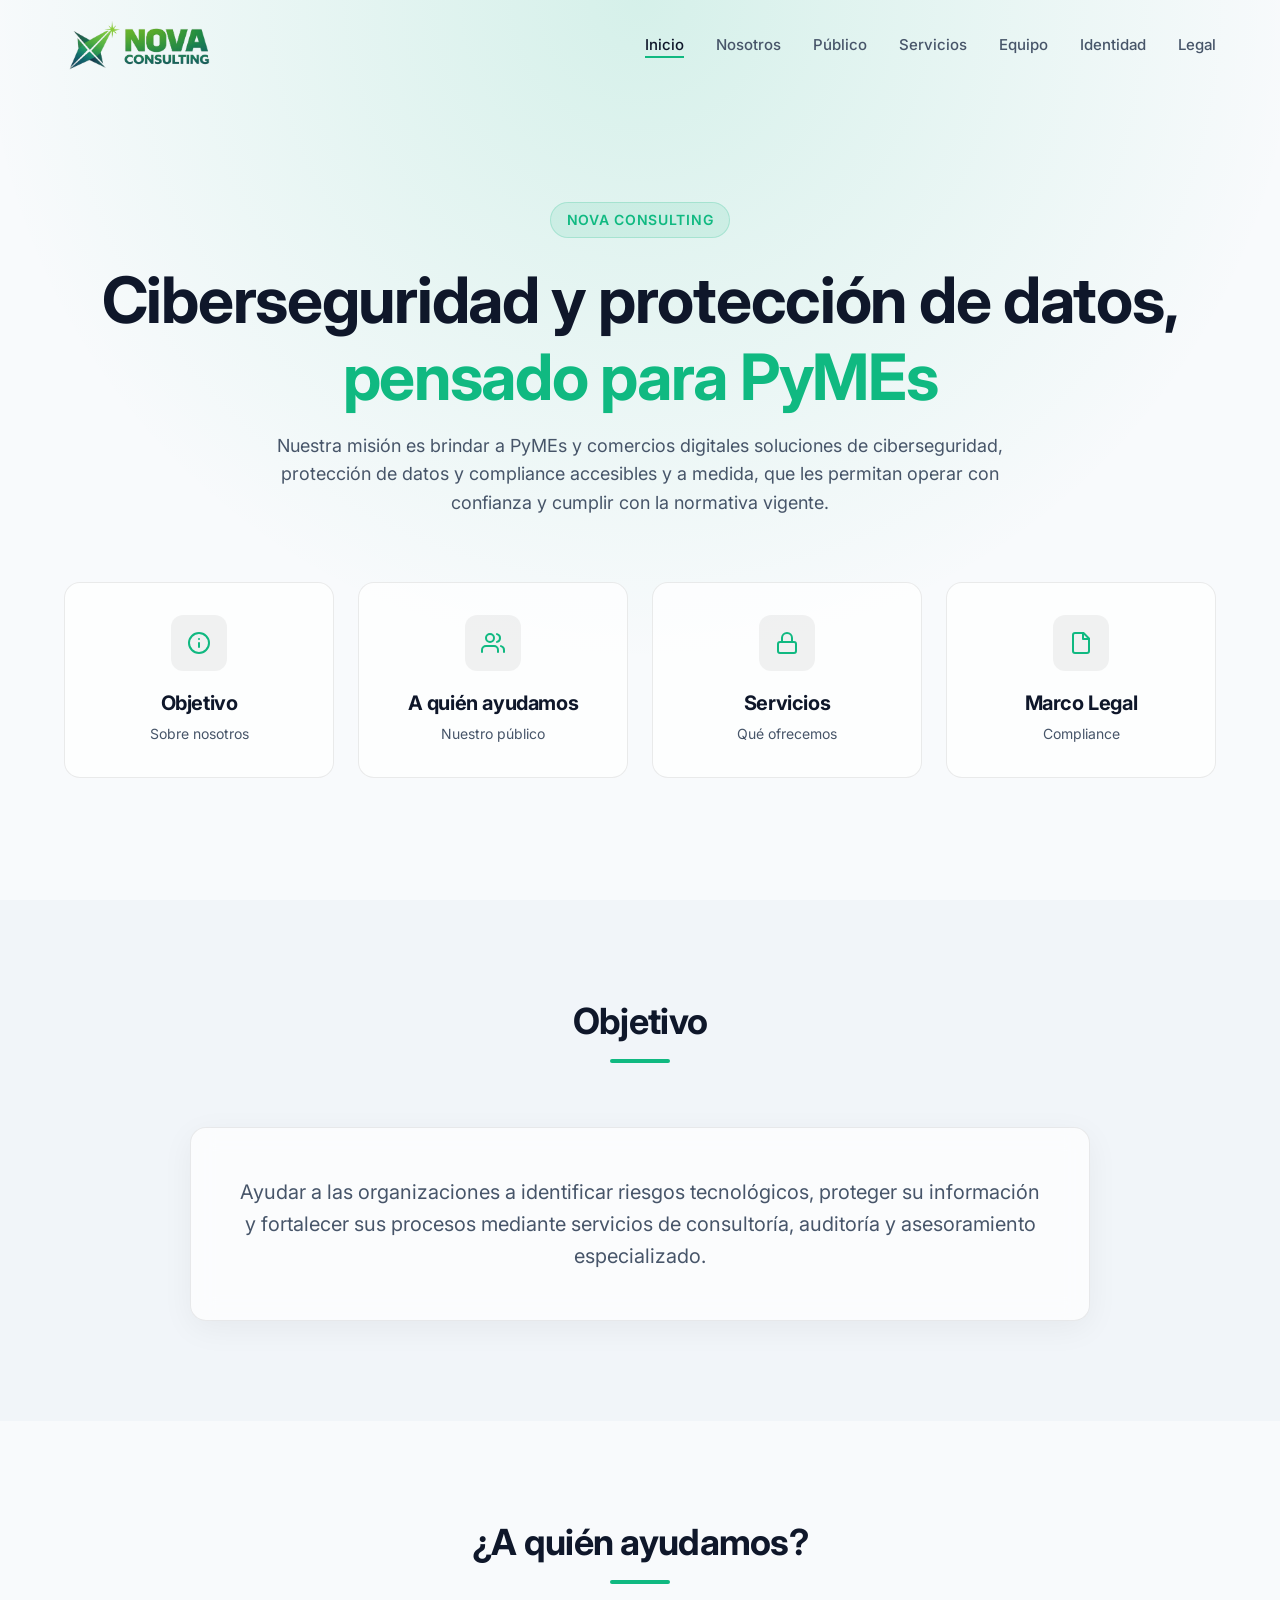
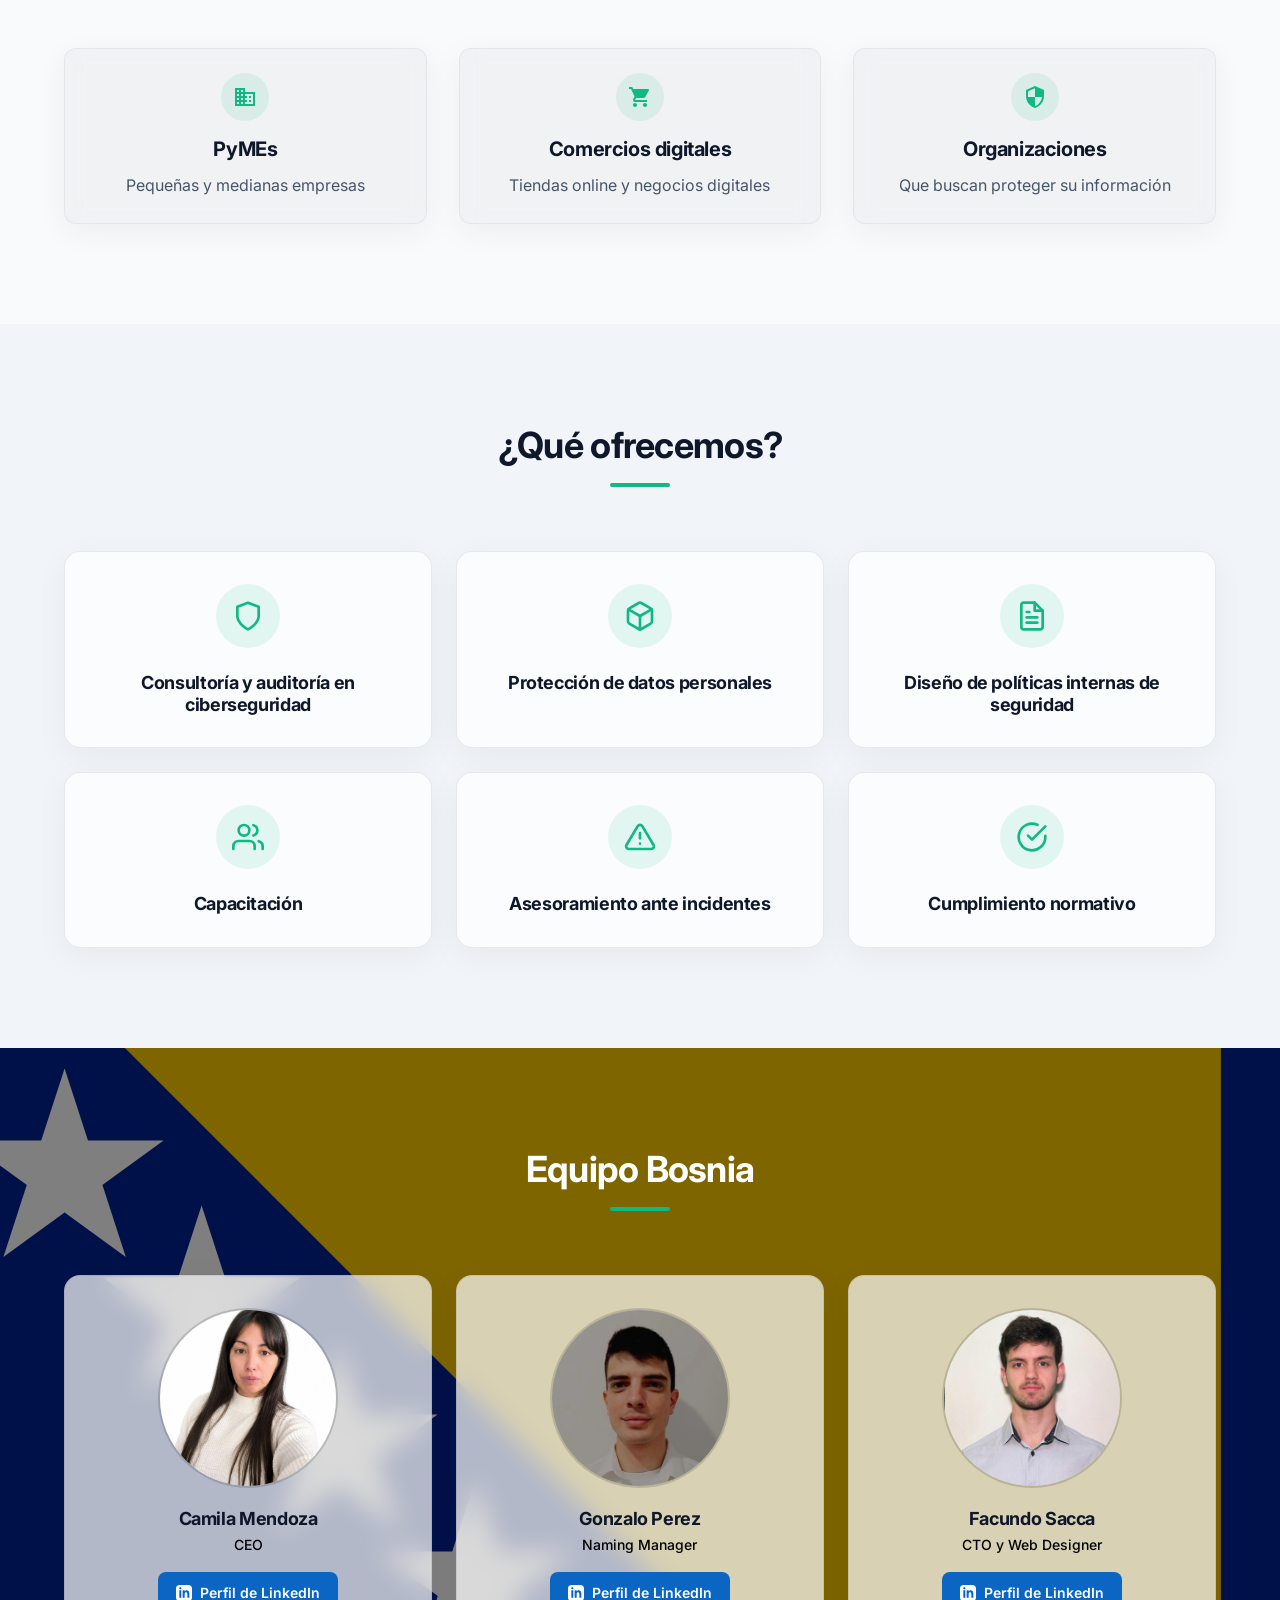
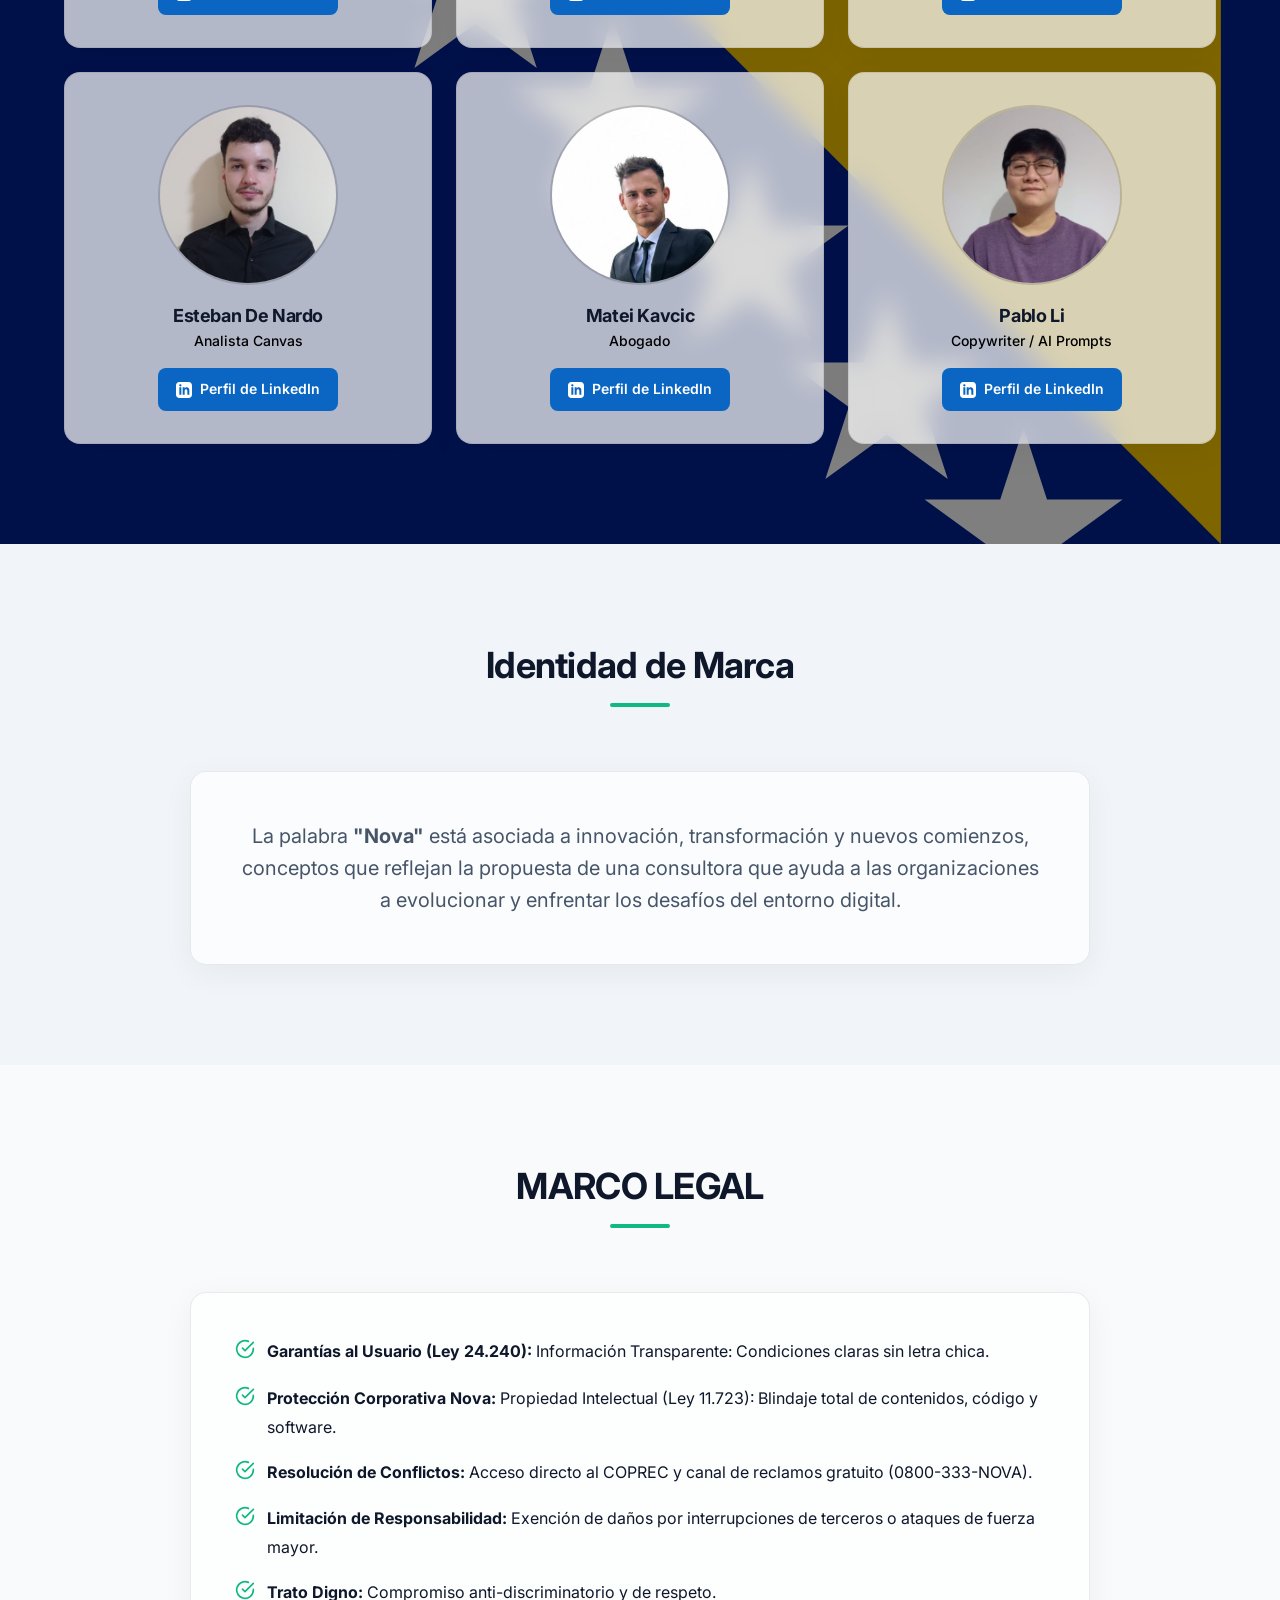
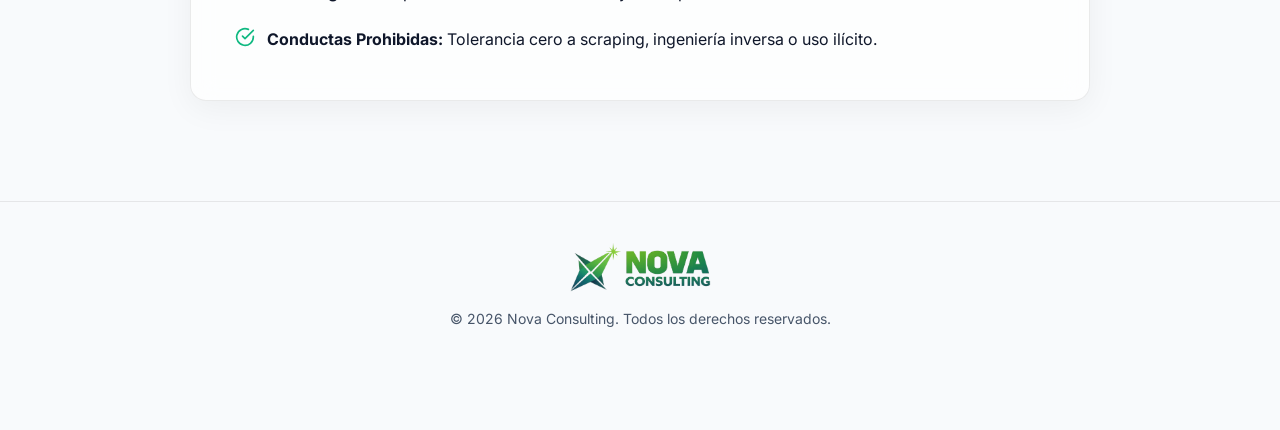
==== commit fe49c80d: "h" ====
--- a/index.html
+++ b/index.html
@@ -267,58 +267,82 @@
 
                 <div style="display: flex; flex-wrap: wrap; justify-content: center; gap: 24px;">
                     <div class="team-card glass-panel"
-                        style="flex: 0 1 calc(33.333% - 16px); min-width: 250px; box-sizing: border-box;">
+                        style="flex: 0 1 calc(33.333% - 16px); min-width: 250px; box-sizing: border-box; display: flex; flex-direction: column; align-items: center;">
                         <div class="team-avatar">
                             <img src="camila.jpeg" alt="Camila Mendoza"
                                 onerror="this.src='data:image/svg+xml;utf8,<svg xmlns=\'http://www.w3.org/2000/svg\' width=\'120\' height=\'120\' viewBox=\'0 0 24 24\' fill=\'none\' stroke=\'%2310B981\' stroke-width=\'1\' stroke-linecap=\'round\' stroke-linejoin=\'round\'><circle cx=\'12\' cy=\'8\' r=\'5\'/><path d=\'M20 21a8 8 0 1 0-16 0\'/></svg>'">
                         </div>
                         <h3>Camila Mendoza</h3>
                         <p class="role">CEO</p>
-                    </div>
-                    <div class="team-card glass-panel"
-                        style="flex: 0 1 calc(33.333% - 16px); min-width: 250px; box-sizing: border-box;">
+                        <a href="https://ar.linkedin.com/in/camila-mendoza-36ab00177" target="_blank" rel="noopener noreferrer" class="linkedin-btn">
+                            <svg xmlns="http://www.w3.org/2000/svg" width="16" height="16" viewBox="0 0 24 24" fill="currentColor"><path d="M19 0h-14c-2.761 0-5 2.239-5 5v14c0 2.761 2.239 5 5 5h14c2.762 0 5-2.239 5-5v-14c0-2.761-2.238-5-5-5zm-11 19h-3v-11h3v11zm-1.5-12.268c-.966 0-1.75-.79-1.75-1.764s.784-1.764 1.75-1.764 1.75.79 1.75 1.764-.783 1.764-1.75 1.764zm13.5 12.268h-3v-5.604c0-3.368-4-3.113-4 0v5.604h-3v-11h3v1.765c1.396-2.586 7-2.777 7 2.476v6.759z"/></svg>
+                            Perfil de LinkedIn
+                        </a>
+                    </div>
+                    <div class="team-card glass-panel"
+                        style="flex: 0 1 calc(33.333% - 16px); min-width: 250px; box-sizing: border-box; display: flex; flex-direction: column; align-items: center;">
                         <div class="team-avatar">
                             <img src="gonzalo.jpeg" alt="Gonzalo Perez"
                                 onerror="this.src='data:image/svg+xml;utf8,<svg xmlns=\'http://www.w3.org/2000/svg\' width=\'120\' height=\'120\' viewBox=\'0 0 24 24\' fill=\'none\' stroke=\'%2310B981\' stroke-width=\'1\' stroke-linecap=\'round\' stroke-linejoin=\'round\'><circle cx=\'12\' cy=\'8\' r=\'5\'/><path d=\'M20 21a8 8 0 1 0-16 0\'/></svg>'">
                         </div>
                         <h3>Gonzalo Perez</h3>
                         <p class="role">Naming Manager</p>
-                    </div>
-                    <div class="team-card glass-panel"
-                        style="flex: 0 1 calc(33.333% - 16px); min-width: 250px; box-sizing: border-box;">
+                        <a href="https://www.linkedin.com/in/gonzalo-h-perez/" target="_blank" rel="noopener noreferrer" class="linkedin-btn">
+                            <svg xmlns="http://www.w3.org/2000/svg" width="16" height="16" viewBox="0 0 24 24" fill="currentColor"><path d="M19 0h-14c-2.761 0-5 2.239-5 5v14c0 2.761 2.239 5 5 5h14c2.762 0 5-2.239 5-5v-14c0-2.761-2.238-5-5-5zm-11 19h-3v-11h3v11zm-1.5-12.268c-.966 0-1.75-.79-1.75-1.764s.784-1.764 1.75-1.764 1.75.79 1.75 1.764-.783 1.764-1.75 1.764zm13.5 12.268h-3v-5.604c0-3.368-4-3.113-4 0v5.604h-3v-11h3v1.765c1.396-2.586 7-2.777 7 2.476v6.759z"/></svg>
+                            Perfil de LinkedIn
+                        </a>
+                    </div>
+                    <div class="team-card glass-panel"
+                        style="flex: 0 1 calc(33.333% - 16px); min-width: 250px; box-sizing: border-box; display: flex; flex-direction: column; align-items: center;">
                         <div class="team-avatar">
                             <img src="facundo.png" alt="Facundo Sacca"
                                 onerror="this.src='data:image/svg+xml;utf8,<svg xmlns=\'http://www.w3.org/2000/svg\' width=\'120\' height=\'120\' viewBox=\'0 0 24 24\' fill=\'none\' stroke=\'%2310B981\' stroke-width=\'1\' stroke-linecap=\'round\' stroke-linejoin=\'round\'><circle cx=\'12\' cy=\'8\' r=\'5\'/><path d=\'M20 21a8 8 0 1 0-16 0\'/></svg>'">
                         </div>
                         <h3>Facundo Sacca</h3>
                         <p class="role">CTO y Web Designer</p>
-                    </div>
-                    <div class="team-card glass-panel"
-                        style="flex: 0 1 calc(33.333% - 16px); min-width: 250px; box-sizing: border-box;">
+                        <a href="https://www.linkedin.com/in/facundo-sacca/" target="_blank" rel="noopener noreferrer" class="linkedin-btn">
+                            <svg xmlns="http://www.w3.org/2000/svg" width="16" height="16" viewBox="0 0 24 24" fill="currentColor"><path d="M19 0h-14c-2.761 0-5 2.239-5 5v14c0 2.761 2.239 5 5 5h14c2.762 0 5-2.239 5-5v-14c0-2.761-2.238-5-5-5zm-11 19h-3v-11h3v11zm-1.5-12.268c-.966 0-1.75-.79-1.75-1.764s.784-1.764 1.75-1.764 1.75.79 1.75 1.764-.783 1.764-1.75 1.764zm13.5 12.268h-3v-5.604c0-3.368-4-3.113-4 0v5.604h-3v-11h3v1.765c1.396-2.586 7-2.777 7 2.476v6.759z"/></svg>
+                            Perfil de LinkedIn
+                        </a>
+                    </div>
+                    <div class="team-card glass-panel"
+                        style="flex: 0 1 calc(33.333% - 16px); min-width: 250px; box-sizing: border-box; display: flex; flex-direction: column; align-items: center;">
                         <div class="team-avatar">
                             <img src="esteban.jpeg" alt="Esteban De Nardo"
                                 onerror="this.src='data:image/svg+xml;utf8,<svg xmlns=\'http://www.w3.org/2000/svg\' width=\'120\' height=\'120\' viewBox=\'0 0 24 24\' fill=\'none\' stroke=\'%2310B981\' stroke-width=\'1\' stroke-linecap=\'round\' stroke-linejoin=\'round\'><circle cx=\'12\' cy=\'8\' r=\'5\'/><path d=\'M20 21a8 8 0 1 0-16 0\'/></svg>'">
                         </div>
                         <h3>Esteban De Nardo</h3>
                         <p class="role">Analista Canvas</p>
-                    </div>
-                    <div class="team-card glass-panel"
-                        style="flex: 0 1 calc(33.333% - 16px); min-width: 250px; box-sizing: border-box;">
+                        <a href="https://www.linkedin.com/in/esteban-de-nardo" target="_blank" rel="noopener noreferrer" class="linkedin-btn">
+                            <svg xmlns="http://www.w3.org/2000/svg" width="16" height="16" viewBox="0 0 24 24" fill="currentColor"><path d="M19 0h-14c-2.761 0-5 2.239-5 5v14c0 2.761 2.239 5 5 5h14c2.762 0 5-2.239 5-5v-14c0-2.761-2.238-5-5-5zm-11 19h-3v-11h3v11zm-1.5-12.268c-.966 0-1.75-.79-1.75-1.764s.784-1.764 1.75-1.764 1.75.79 1.75 1.764-.783 1.764-1.75 1.764zm13.5 12.268h-3v-5.604c0-3.368-4-3.113-4 0v5.604h-3v-11h3v1.765c1.396-2.586 7-2.777 7 2.476v6.759z"/></svg>
+                            Perfil de LinkedIn
+                        </a>
+                    </div>
+                    <div class="team-card glass-panel"
+                        style="flex: 0 1 calc(33.333% - 16px); min-width: 250px; box-sizing: border-box; display: flex; flex-direction: column; align-items: center;">
                         <div class="team-avatar">
                             <img src="matei.jpeg" alt="Matei Kavcic"
                                 onerror="this.src='data:image/svg+xml;utf8,<svg xmlns=\'http://www.w3.org/2000/svg\' width=\'120\' height=\'120\' viewBox=\'0 0 24 24\' fill=\'none\' stroke=\'%2310B981\' stroke-width=\'1\' stroke-linecap=\'round\' stroke-linejoin=\'round\'><circle cx=\'12\' cy=\'8\' r=\'5\'/><path d=\'M20 21a8 8 0 1 0-16 0\'/></svg>'">
                         </div>
                         <h3>Matei Kavcic</h3>
                         <p class="role">Abogado</p>
-                    </div>
-                    <div class="team-card glass-panel"
-                        style="flex: 0 1 calc(33.333% - 16px); min-width: 250px; box-sizing: border-box;">
+                        <a href="https://www.linkedin.com/in/matei-alexander-kavcic-5135073a7" target="_blank" rel="noopener noreferrer" class="linkedin-btn">
+                            <svg xmlns="http://www.w3.org/2000/svg" width="16" height="16" viewBox="0 0 24 24" fill="currentColor"><path d="M19 0h-14c-2.761 0-5 2.239-5 5v14c0 2.761 2.239 5 5 5h14c2.762 0 5-2.239 5-5v-14c0-2.761-2.238-5-5-5zm-11 19h-3v-11h3v11zm-1.5-12.268c-.966 0-1.75-.79-1.75-1.764s.784-1.764 1.75-1.764 1.75.79 1.75 1.764-.783 1.764-1.75 1.764zm13.5 12.268h-3v-5.604c0-3.368-4-3.113-4 0v5.604h-3v-11h3v1.765c1.396-2.586 7-2.777 7 2.476v6.759z"/></svg>
+                            Perfil de LinkedIn
+                        </a>
+                    </div>
+                    <div class="team-card glass-panel"
+                        style="flex: 0 1 calc(33.333% - 16px); min-width: 250px; box-sizing: border-box; display: flex; flex-direction: column; align-items: center;">
                         <div class="team-avatar">
                             <img src="pablo.jpeg" alt="Pablo Li"
                                 onerror="this.src='data:image/svg+xml;utf8,<svg xmlns=\'http://www.w3.org/2000/svg\' width=\'120\' height=\'120\' viewBox=\'0 0 24 24\' fill=\'none\' stroke=\'%2310B981\' stroke-width=\'1\' stroke-linecap=\'round\' stroke-linejoin=\'round\'><circle cx=\'12\' cy=\'8\' r=\'5\'/><path d=\'M20 21a8 8 0 1 0-16 0\'/></svg>'">
                         </div>
                         <h3>Pablo Li</h3>
                         <p class="role">Copywriter / AI Prompts</p>
+                        <a href="https://www.linkedin.com/in/pablo-li/" target="_blank" rel="noopener noreferrer" class="linkedin-btn">
+                            <svg xmlns="http://www.w3.org/2000/svg" width="16" height="16" viewBox="0 0 24 24" fill="currentColor"><path d="M19 0h-14c-2.761 0-5 2.239-5 5v14c0 2.761 2.239 5 5 5h14c2.762 0 5-2.239 5-5v-14c0-2.761-2.238-5-5-5zm-11 19h-3v-11h3v11zm-1.5-12.268c-.966 0-1.75-.79-1.75-1.764s.784-1.764 1.75-1.764 1.75.79 1.75 1.764-.783 1.764-1.75 1.764zm13.5 12.268h-3v-5.604c0-3.368-4-3.113-4 0v5.604h-3v-11h3v1.765c1.396-2.586 7-2.777 7 2.476v6.759z"/></svg>
+                            Perfil de LinkedIn
+                        </a>
                     </div>
                 </div>
             </div>
--- a/styles.css
+++ b/styles.css
@@ -1022,4 +1022,27 @@
 #equipo .container {
     position: relative;
     z-index: 1;
+}
+
+/* Botones de LinkedIn */
+.linkedin-btn {
+    margin-top: auto;
+    padding: 10px 18px;
+    font-size: 14px;
+    text-decoration: none;
+    border-radius: 8px;
+    background-color: #0A66C2;
+    color: white !important;
+    font-weight: 600;
+    transition: all 0.3s ease;
+    display: inline-flex;
+    align-items: center;
+    justify-content: center;
+    gap: 8px;
+}
+
+.linkedin-btn:hover {
+    background-color: #004182;
+    transform: translateY(-2px);
+    box-shadow: 0 4px 12px rgba(10, 102, 194, 0.4);
 }
